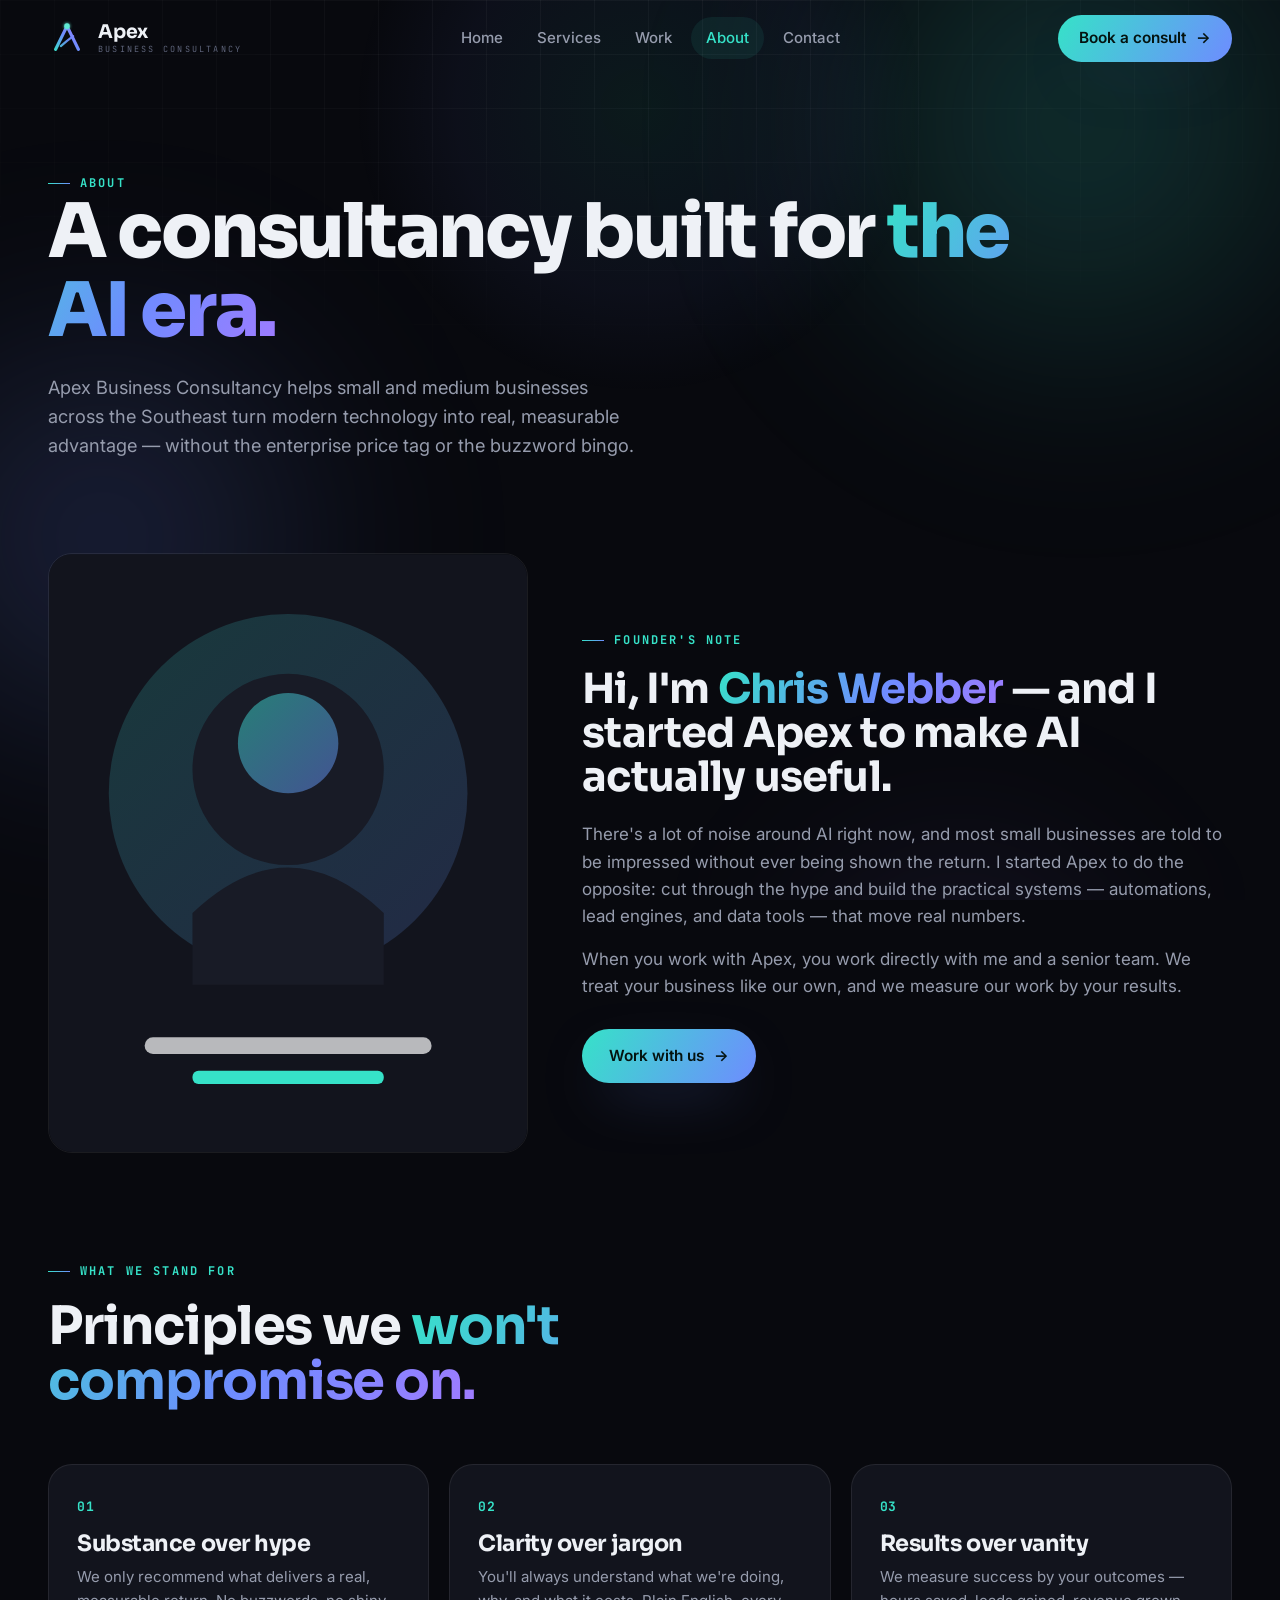
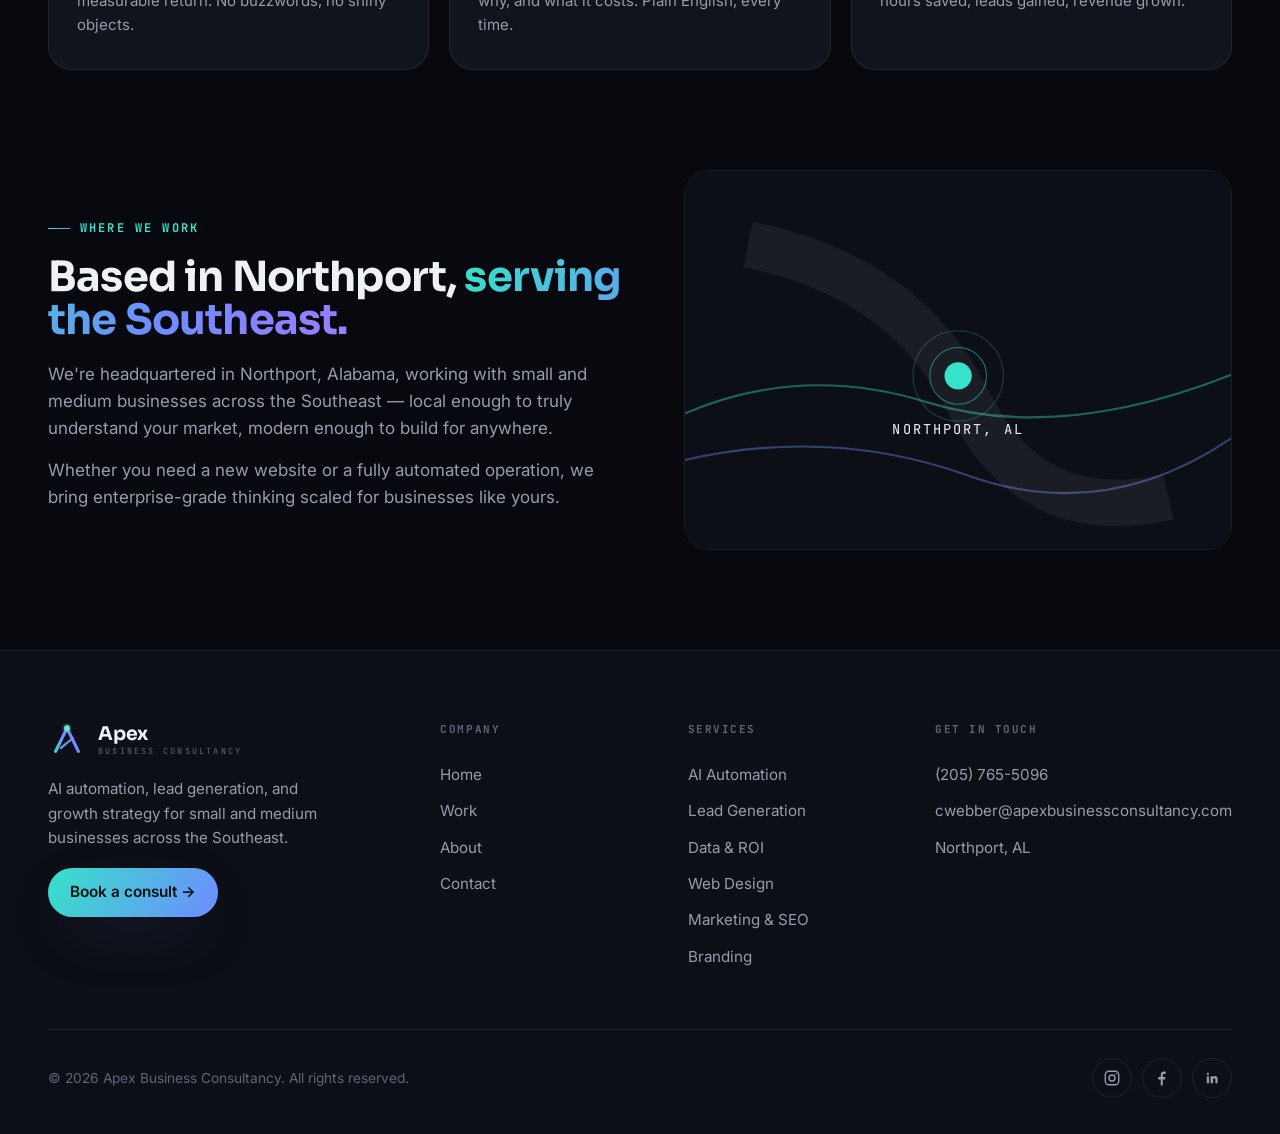
==== about/index.html @ e808d110 "Multi-Page SEO rebuild" ====
<!DOCTYPE html>
<html lang="en">
<head>
<meta charset="UTF-8">
<meta name="viewport" content="width=device-width, initial-scale=1.0">
<title>About Apex Business Consultancy — AI & Growth Consulting in Northport, AL</title>
<meta name="description" content="Founded by Chris Webber in Northport, Alabama, Apex Business Consultancy helps small and medium businesses across the Southeast turn AI, automation, and data into measurable growth.">

<link rel="canonical" href="https://www.apexbusinessconsultancy.com/about/">
<meta name="robots" content="index, follow, max-image-preview:large">
<meta name="theme-color" content="#08090E">
<meta name="author" content="Apex Business Consultancy">
<meta name="geo.region" content="US-AL">
<meta name="geo.placename" content="Northport, Alabama">

<meta property="og:type" content="website">
<meta property="og:site_name" content="Apex Business Consultancy">
<meta property="og:title" content="About Apex Business Consultancy — AI & Growth Consulting in Northport, AL">
<meta property="og:description" content="Founded by Chris Webber in Northport, Alabama, Apex Business Consultancy helps small and medium businesses across the Southeast turn AI, automation, and data into measurable growth.">
<meta property="og:url" content="https://www.apexbusinessconsultancy.com/about/">
<meta property="og:locale" content="en_US">

<meta name="twitter:card" content="summary_large_image">
<meta name="twitter:title" content="About Apex Business Consultancy — AI & Growth Consulting in Northport, AL">
<meta name="twitter:description" content="Founded by Chris Webber in Northport, Alabama, Apex Business Consultancy helps small and medium businesses across the Southeast turn AI, automation, and data into measurable growth.">

<script type="application/ld+json">
{
 "@context": "https://schema.org",
 "@type": "BreadcrumbList",
 "itemListElement": [
  {
   "@type": "ListItem",
   "position": 1,
   "name": "Home",
   "item": "https://www.apexbusinessconsultancy.com/"
  },
  {
   "@type": "ListItem",
   "position": 2,
   "name": "About",
   "item": "https://www.apexbusinessconsultancy.com/about/"
  }
 ]
}
</script>

<link rel="icon" href="data:image/svg+xml,%3Csvg xmlns='http://www.w3.org/2000/svg' viewBox='0 0 40 40'%3E%3Cdefs%3E%3ClinearGradient id='g' x1='6' y1='34' x2='34' y2='6' gradientUnits='userSpaceOnUse'%3E%3Cstop offset='0' stop-color='%2336E2C8'/%3E%3Cstop offset='.5' stop-color='%236E8CFF'/%3E%3Cstop offset='1' stop-color='%23A07BFF'/%3E%3C/linearGradient%3E%3C/defs%3E%3Cpath d='M8 32 L20 7.5 L32 32' stroke='url(%23g)' stroke-width='3.4' fill='none' stroke-linecap='round' stroke-linejoin='round'/%3E%3Cpath d='M13.5 28.5 L20 23 L26.5 18' stroke='url(%23g)' stroke-width='2.3' fill='none' stroke-linecap='round' stroke-linejoin='round'/%3E%3Ccircle cx='20' cy='7.5' r='2.9' fill='%235EEAD4'/%3E%3C/svg%3E">
<link rel="preconnect" href="https://fonts.googleapis.com">
<link rel="preconnect" href="https://fonts.gstatic.com" crossorigin>
<link href="https://fonts.googleapis.com/css2?family=Inter:wght@400;500;600&family=JetBrains+Mono:wght@400;700&family=Sora:wght@500;600;700;800&display=swap" rel="stylesheet">
<link rel="stylesheet" href="/assets/site.css">
</head>
<body>
<div class="bg"><span class="aura a1"></span><span class="aura a2"></span><span class="aura a3"></span><span class="grid"></span></div>
<div class="spotlight" id="spotlight"></div>

<nav class="nav" id="nav">
  <div class="nav-inner">
    <a href="/" class="logo" aria-label="Apex Business Consultancy home">
      <svg class="mark" viewBox="0 0 40 40" fill="none" aria-hidden="true"><defs><linearGradient id="ag1" x1="6" y1="34" x2="34" y2="6" gradientUnits="userSpaceOnUse"><stop offset="0" stop-color="#36E2C8"/><stop offset=".5" stop-color="#6E8CFF"/><stop offset="1" stop-color="#A07BFF"/></linearGradient><filter id="gl1" x="-60%" y="-60%" width="220%" height="220%"><feGaussianBlur stdDeviation="1.4" result="b"/><feMerge><feMergeNode in="b"/><feMergeNode in="SourceGraphic"/></feMerge></filter></defs><path d="M8 32 L20 7.5 L32 32" stroke="url(#ag1)" stroke-width="3.4" stroke-linecap="round" stroke-linejoin="round"/><path d="M13.5 28.5 L20 23 L26.5 18" stroke="url(#ag1)" stroke-width="2.3" stroke-linecap="round" stroke-linejoin="round" opacity=".95"/><circle cx="20" cy="7.5" r="2.9" fill="#5EEAD4" filter="url(#gl1)"/></svg>
      <span class="wm"><b>Apex</b><small>Business Consultancy</small></span>
    </a>
    <div class="nav-links" id="navLinks">
      <a href="/">Home</a>
      <a href="/services/">Services</a>
      <a href="/work/">Work</a>
      <a href="/about/" class="active">About</a>
      <a href="/contact/">Contact</a>
    </div>
    <div class="nav-cta">
      <a href="/contact/" class="btn btn-primary">Book a consult <span class="arr">→</span></a>
      <button class="burger" id="burger" aria-label="Open menu" aria-expanded="false"><span></span><span></span><span></span></button>
    </div>
  </div>
</nav>

<div class="drawer" id="drawer">
  <a href="/">Home</a>
  <a href="/services/">Services</a>
  <a href="/work/">Work</a>
  <a href="/about/">About</a>
  <a href="/contact/">Contact</a>
  <a href="/contact/" class="btn btn-primary" style="font-family:var(--fb);font-size:1rem">Book a consult →</a>
</div>

<main id="app">
<section class="page active">
  <div class="phero">
    <div class="wrap">
      <div class="eyebrow reveal">About</div>
      <h1 class="reveal d1">A consultancy built for <span class="gtext">the AI era.</span></h1>
      <p class="reveal d2">Apex Business Consultancy helps small and medium businesses across the Southeast turn modern technology into real, measurable advantage — without the enterprise price tag or the buzzword bingo.</p>
    </div>
  </div>

  <div class="block" style="padding-top:36px">
    <div class="wrap">
      <div class="founder">
        <div class="founder-visual reveal">
          <img src="/assets/founder.jpg" alt="Chris Webber, founder of Apex Business Consultancy" onerror="this.remove()" loading="lazy" decoding="async">
          <svg viewBox="0 0 400 500" xmlns="http://www.w3.org/2000/svg" aria-hidden="true">
            <defs><linearGradient id="fv" x1="0" y1="0" x2="1" y2="1"><stop offset="0" stop-color="#36E2C8"/><stop offset="1" stop-color="#6E8CFF"/></linearGradient></defs>
            <rect width="400" height="500" fill="#12141D"/>
            <circle cx="200" cy="200" r="150" fill="url(#fv)" opacity=".18"/>
            <circle cx="200" cy="180" r="80" fill="#181B26"/>
            <circle cx="200" cy="158" r="42" fill="url(#fv)" opacity=".5"/>
            <path d="M120 300 q80 -76 160 0 v60 h-160 Z" fill="#181B26"/>
            <rect x="80" y="404" width="240" height="14" rx="7" fill="rgba(255,255,255,.7)"/>
            <rect x="120" y="432" width="160" height="11" rx="5" fill="#36E2C8"/>
          </svg>
        </div>
        <div class="reveal d2">
          <div class="eyebrow" style="margin-bottom:18px">Founder's note</div>
          <h2 style="font-size:clamp(1.8rem,4vw,2.6rem);margin-bottom:22px">Hi, I'm <span class="gtext">Chris Webber</span> — and I started Apex to make AI actually useful.</h2>
          <p style="margin-bottom:16px">There's a lot of noise around AI right now, and most small businesses are told to be impressed without ever being shown the return. I started Apex to do the opposite: cut through the hype and build the practical systems — automations, lead engines, and data tools — that move real numbers.</p>
          <p style="margin-bottom:28px">When you work with Apex, you work directly with me and a senior team. We treat your business like our own, and we measure our work by your results.</p>
          <a href="/contact/" class="btn btn-primary">Work with us <span class="arr">→</span></a>
        </div>
      </div>
    </div>
  </div>

  <div class="block" style="padding-top:0">
    <div class="wrap">
      <div class="section-head reveal">
        <div class="eyebrow">What we stand for</div>
        <h2>Principles we <span class="gtext">won't compromise on.</span></h2>
      </div>
      <div class="values">
        <div class="value reveal d1"><div class="vn">01</div><h3>Substance over hype</h3><p>We only recommend what delivers a real, measurable return. No buzzwords, no shiny objects.</p></div>
        <div class="value reveal d2"><div class="vn">02</div><h3>Clarity over jargon</h3><p>You'll always understand what we're doing, why, and what it costs. Plain English, every time.</p></div>
        <div class="value reveal d3"><div class="vn">03</div><h3>Results over vanity</h3><p>We measure success by your outcomes — hours saved, leads gained, revenue grown.</p></div>
      </div>
    </div>
  </div>

  <div class="block" style="padding-top:0">
    <div class="wrap">
      <div class="why">
        <div class="reveal">
          <div class="eyebrow" style="margin-bottom:18px">Where we work</div>
          <h2 style="font-size:clamp(1.8rem,4vw,2.6rem);margin-bottom:18px">Based in Northport, <span class="gtext">serving the Southeast.</span></h2>
          <p style="margin-bottom:14px">We're headquartered in Northport, Alabama, working with small and medium businesses across the Southeast — local enough to truly understand your market, modern enough to build for anywhere.</p>
          <p>Whether you need a new website or a fully automated operation, we bring enterprise-grade thinking scaled for businesses like yours.</p>
        </div>
        <div class="reveal d2" style="border-radius:var(--radius-lg);overflow:hidden;border:1px solid var(--line)">
          <svg viewBox="0 0 520 360" xmlns="http://www.w3.org/2000/svg" style="width:100%;display:block" aria-hidden="true">
            <rect width="520" height="360" fill="#0D0F16"/>
            <path d="M-20 240 q120 -60 250 -20 t300 -30" stroke="#36E2C8" stroke-width="2" fill="none" opacity=".4"/>
            <path d="M-20 280 q150 -40 290 10 t270 -50" stroke="#6E8CFF" stroke-width="2" fill="none" opacity=".4"/>
            <path d="M60 70 q150 30 210 150 t190 90" stroke="rgba(255,255,255,.06)" stroke-width="44" fill="none"/>
            <circle cx="260" cy="195" r="13" fill="#36E2C8"/>
            <circle cx="260" cy="195" r="27" fill="none" stroke="#36E2C8" opacity=".5"/>
            <circle cx="260" cy="195" r="43" fill="none" stroke="#36E2C8" opacity=".25"/>
            <text x="260" y="250" fill="#EEF1F6" font-family="JetBrains Mono,monospace" font-size="13" text-anchor="middle" letter-spacing="2">NORTHPORT, AL</text>
          </svg>
        </div>
      </div>
    </div>
  </div>
</section>
<!-- ============================================================ CONTACT ============================================================ -->
</main>
<footer>
  <div class="wrap">
    <div class="foot-top">
      <div class="foot-brand">
        <a href="/" class="logo">
          <svg class="mark" viewBox="0 0 40 40" fill="none" aria-hidden="true"><defs><linearGradient id="ag2" x1="6" y1="34" x2="34" y2="6" gradientUnits="userSpaceOnUse"><stop offset="0" stop-color="#36E2C8"/><stop offset=".5" stop-color="#6E8CFF"/><stop offset="1" stop-color="#A07BFF"/></linearGradient><filter id="gl2" x="-60%" y="-60%" width="220%" height="220%"><feGaussianBlur stdDeviation="1.4" result="b"/><feMerge><feMergeNode in="b"/><feMergeNode in="SourceGraphic"/></feMerge></filter></defs><path d="M8 32 L20 7.5 L32 32" stroke="url(#ag2)" stroke-width="3.4" stroke-linecap="round" stroke-linejoin="round"/><path d="M13.5 28.5 L20 23 L26.5 18" stroke="url(#ag2)" stroke-width="2.3" stroke-linecap="round" stroke-linejoin="round" opacity=".95"/><circle cx="20" cy="7.5" r="2.9" fill="#5EEAD4" filter="url(#gl2)"/></svg>
          <span class="wm"><b>Apex</b><small>Business Consultancy</small></span>
        </a>
        <p>AI automation, lead generation, and growth strategy for small and medium businesses across the Southeast.</p>
        <a href="/contact/" class="btn btn-primary" style="padding:12px 22px">Book a consult →</a>
      </div>
      <div class="foot-col">
        <h5>Company</h5>
        <a href="/">Home</a>
        <a href="/work/">Work</a>
        <a href="/about/">About</a>
        <a href="/contact/">Contact</a>
      </div>
      <div class="foot-col">
        <h5>Services</h5>
        <a href="/services/ai-automation/">AI Automation</a>
        <a href="/services/lead-generation/">Lead Generation</a>
        <a href="/services/data-analytics/">Data &amp; ROI</a>
        <a href="/services/web-design/">Web Design</a>
        <a href="/services/digital-marketing/">Marketing &amp; SEO</a>
        <a href="/services/branding/">Branding</a>
      </div>
      <div class="foot-col">
        <h5>Get in touch</h5>
        <a href="tel:+12057655096">(205) 765-5096</a>
        <a href="mailto:cwebber@apexbusinessconsultancy.com">cwebber@apexbusinessconsultancy.com</a>
        <a style="cursor:default">Northport, AL</a>
      </div>
    </div>
    <div class="foot-bottom">
      <p>© <span id="year"></span> Apex Business Consultancy. All rights reserved.</p>
      <div class="socials">
        <a href="#" aria-label="Instagram"><svg width="18" height="18" viewBox="0 0 24 24" fill="none" stroke="currentColor" stroke-width="1.8"><rect x="3" y="3" width="18" height="18" rx="5"/><circle cx="12" cy="12" r="4"/><circle cx="17.5" cy="6.5" r="1" fill="currentColor" stroke="none"/></svg></a>
        <a href="#" aria-label="Facebook"><svg width="18" height="18" viewBox="0 0 24 24" fill="currentColor"><path d="M13 22v-8h3l.5-3.5H13V8.3c0-1 .3-1.7 1.8-1.7H17V3.5c-.3 0-1.3-.1-2.5-.1-2.5 0-4.2 1.5-4.2 4.3v2.8H7V14h3.3v8H13z"/></svg></a>
        <a href="#" aria-label="LinkedIn"><svg width="18" height="18" viewBox="0 0 24 24" fill="currentColor"><path d="M6.5 8A1.5 1.5 0 1 0 6.5 5 1.5 1.5 0 0 0 6.5 8zM5 9.5h3V19H5zM10 9.5h2.9v1.3h.04c.4-.75 1.4-1.55 2.9-1.55 3.1 0 3.66 2 3.66 4.7V19h-3v-4.3c0-1 0-2.35-1.45-2.35s-1.65 1.12-1.65 2.27V19H10z"/></svg></a>
      </div>
    </div>
  </div>
</footer>

<script src="/assets/site.js" defer></script>
</body>
</html>
---- assets/site.css ----
/* ===========================================================
   APEX BUSINESS CONSULTANCY — dark / sleek design system
   =========================================================== */
:root{
  --bg:#08090E;--bg-2:#0D0F16;--surface:#12141D;--surface-2:#181B26;
  --line:rgba(255,255,255,.08);--line-2:rgba(255,255,255,.15);
  --text:#EEF1F6;--muted:#969CAD;--dim:#5E647A;
  --aqua:#36E2C8;--indigo:#6E8CFF;--violet:#A07BFF;
  --grad:linear-gradient(120deg,#36E2C8,#6E8CFF);
  --grad-3:linear-gradient(120deg,#36E2C8,#6E8CFF 58%,#A07BFF);
  --glow-indigo:0 22px 60px -22px rgba(110,140,255,.6);
  --radius:16px;--radius-lg:24px;--maxw:1240px;--ease:cubic-bezier(.22,1,.36,1);
  --fd:"Sora",system-ui,sans-serif;--fb:"Inter",system-ui,sans-serif;--fm:"JetBrains Mono",ui-monospace,monospace;
}
*{box-sizing:border-box;margin:0;padding:0}
html{scroll-behavior:smooth}
body{background:var(--bg);color:var(--muted);font-family:var(--fb);font-size:17px;line-height:1.6;-webkit-font-smoothing:antialiased;overflow-x:hidden;position:relative;min-height:100vh}
img,svg,video{display:block;max-width:100%}
a{color:inherit;text-decoration:none}
button{font-family:inherit;cursor:pointer;border:none;background:none;color:inherit}
::selection{background:var(--aqua);color:#04130F}

.bg{position:fixed;inset:0;z-index:0;pointer-events:none;overflow:hidden}
.bg .aura{position:absolute;border-radius:50%;filter:blur(90px)}
.bg .a1{width:55vw;height:55vw;max-width:780px;max-height:780px;top:-18vw;right:-12vw;background:radial-gradient(circle,rgba(54,226,200,.22),transparent 66%);animation:drift 26s ease-in-out infinite}
.bg .a2{width:48vw;height:48vw;max-width:680px;max-height:680px;top:18vw;left:-16vw;background:radial-gradient(circle,rgba(110,140,255,.22),transparent 66%);animation:drift 30s ease-in-out infinite reverse}
.bg .a3{width:34vw;height:34vw;max-width:460px;max-height:460px;top:62vw;right:8vw;background:radial-gradient(circle,rgba(160,123,255,.16),transparent 66%)}
@keyframes drift{0%,100%{transform:translate(0,0)}50%{transform:translate(3%,4%)}}
.bg .grid{position:absolute;inset:0;background-image:linear-gradient(rgba(255,255,255,.04) 1px,transparent 1px),linear-gradient(90deg,rgba(255,255,255,.04) 1px,transparent 1px);background-size:54px 54px;-webkit-mask-image:radial-gradient(ellipse 100% 60% at 50% 0%,#000 10%,transparent 72%);mask-image:radial-gradient(ellipse 100% 60% at 50% 0%,#000 10%,transparent 72%)}
.spotlight{position:fixed;inset:0;z-index:1;pointer-events:none;background:radial-gradient(460px circle at var(--mx,50%) var(--my,12%),rgba(54,226,200,.08),rgba(110,140,255,.05) 40%,transparent 62%)}

.wrap{width:100%;max-width:var(--maxw);margin:0 auto;padding:0 28px;position:relative;z-index:2}
section{position:relative;z-index:2}
.eyebrow{font-family:var(--fm);font-size:12px;letter-spacing:.18em;text-transform:uppercase;color:var(--aqua);display:inline-flex;align-items:center;gap:10px;font-weight:700}
.eyebrow::before{content:"";width:22px;height:1px;background:var(--grad)}
.gtext{background:var(--grad-3);-webkit-background-clip:text;background-clip:text;color:transparent}
h1,h2,h3,h4{font-family:var(--fd);font-weight:700;line-height:1.05;letter-spacing:-.02em;color:var(--text)}
.section-head{max-width:700px;margin-bottom:54px}
.section-head h2{font-size:clamp(2.1rem,5vw,3.3rem);margin:18px 0 14px}
.section-head p{color:var(--muted);font-size:1.05rem;max-width:580px}

.btn{display:inline-flex;align-items:center;gap:10px;padding:15px 27px;border-radius:100px;font-weight:600;font-size:.96rem;font-family:var(--fb);transition:transform .35s var(--ease),box-shadow .35s,background .35s,border-color .3s,color .3s}
.btn-primary{background:var(--grad);color:#04130F;box-shadow:var(--glow-indigo)}
.btn-primary:hover{transform:translateY(-3px);box-shadow:0 28px 64px -20px rgba(54,226,200,.7)}
.btn-ghost{border:1px solid var(--line-2);color:var(--text)}
.btn-ghost:hover{border-color:var(--aqua);color:var(--aqua);transform:translateY(-3px)}
.btn .arr{transition:transform .35s var(--ease)}
.btn:hover .arr{transform:translateX(4px)}

.nav{position:fixed;top:0;left:0;right:0;z-index:50;transition:background .4s,border-color .4s,backdrop-filter .4s;border-bottom:1px solid transparent}
.nav.scrolled{background:rgba(8,9,14,.72);backdrop-filter:blur(18px) saturate(140%);border-bottom:1px solid var(--line)}
.nav-inner{max-width:var(--maxw);margin:0 auto;padding:15px 28px;display:flex;align-items:center;justify-content:space-between;gap:24px}
.logo{display:flex;align-items:center;gap:12px}
.logo .mark{width:38px;height:38px;flex:none}
.logo .wm{display:flex;flex-direction:column;line-height:1}
.logo .wm b{font-family:var(--fd);font-weight:700;font-size:1.18rem;color:var(--text);letter-spacing:-.01em}
.logo .wm small{font-family:var(--fm);font-size:8.5px;letter-spacing:.26em;text-transform:uppercase;color:var(--dim);margin-top:3px}
.nav-links{display:flex;align-items:center;gap:4px}
.nav-links a{padding:9px 15px;border-radius:100px;font-size:.94rem;color:var(--muted);font-weight:500;transition:color .3s,background .3s}
.nav-links a:hover{color:var(--text)}
.nav-links a.active{color:var(--aqua);background:rgba(54,226,200,.08)}
.nav-cta{display:flex;align-items:center;gap:14px}
.nav-cta .btn{padding:11px 21px}
.burger{display:none;width:42px;height:42px;border-radius:12px;border:1px solid var(--line);flex-direction:column;gap:5px;align-items:center;justify-content:center}
.burger span{width:18px;height:2px;background:var(--text);transition:.3s var(--ease);border-radius:2px}
.burger.open span:nth-child(1){transform:translateY(7px) rotate(45deg)}
.burger.open span:nth-child(2){opacity:0}
.burger.open span:nth-child(3){transform:translateY(-7px) rotate(-45deg)}
.drawer{position:fixed;inset:0;z-index:49;background:rgba(8,9,14,.97);backdrop-filter:blur(20px);display:flex;flex-direction:column;justify-content:center;gap:6px;padding:40px;opacity:0;visibility:hidden;transition:.4s var(--ease);transform:translateY(-12px)}
.drawer.open{opacity:1;visibility:visible;transform:none}
.drawer a{font-family:var(--fd);font-size:1.9rem;font-weight:700;color:var(--text);padding:10px 0}
.drawer a.active{color:var(--aqua)}
.drawer .btn{margin-top:24px;align-self:flex-start}

.page{display:none;animation:pagein .55s var(--ease)}
.page.active{display:block}
@keyframes pagein{from{opacity:0;transform:translateY(14px)}to{opacity:1;transform:none}}
.reveal{opacity:0;transform:translateY(26px);transition:opacity .8s var(--ease),transform .8s var(--ease)}
.reveal.in{opacity:1;transform:none}
.reveal.d1{transition-delay:.07s}.reveal.d2{transition-delay:.14s}.reveal.d3{transition-delay:.21s}.reveal.d4{transition-delay:.28s}

.hero{padding:178px 0 70px;position:relative}
.hero-grid{display:grid;grid-template-columns:1.08fr .92fr;gap:50px;align-items:center}
.badge{display:inline-flex;align-items:center;gap:9px;padding:7px 15px;border-radius:100px;background:rgba(255,255,255,.04);border:1px solid var(--line);font-size:.82rem;font-weight:500;color:var(--muted);margin-bottom:26px}
.badge .dot{width:7px;height:7px;border-radius:50%;background:var(--aqua);box-shadow:0 0 10px var(--aqua)}
.hero h1{font-size:clamp(2.7rem,6vw,4.7rem);font-weight:800;letter-spacing:-.035em;color:var(--text)}
.hero h1 .line{display:block;overflow:hidden}
.hero h1 .line span{display:block;transform:translateY(105%);animation:rise .9s var(--ease) forwards}
.hero h1 .line:nth-child(2) span{animation-delay:.1s}
.hero h1 .line:nth-child(3) span{animation-delay:.2s}
@keyframes rise{to{transform:none}}
.hero-sub{margin-top:26px;max-width:530px;font-size:1.16rem;color:var(--muted);opacity:0;animation:fadeup .8s var(--ease) .45s forwards}
@keyframes fadeup{from{opacity:0;transform:translateY(16px)}to{opacity:1;transform:none}}
.hero-actions{margin-top:34px;display:flex;gap:14px;flex-wrap:wrap;opacity:0;animation:fadeup .8s var(--ease) .6s forwards}
.hero-meta{margin-top:46px;display:flex;gap:36px;flex-wrap:wrap;opacity:0;animation:fadeup .8s var(--ease) .75s forwards;padding-top:28px;border-top:1px solid var(--line)}
.hero-meta .n{font-family:var(--fd);font-size:1.7rem;font-weight:700;color:var(--text)}
.hero-meta .l{font-family:var(--fm);font-size:10.5px;letter-spacing:.1em;text-transform:uppercase;color:var(--dim);margin-top:4px}
.hero-visual{position:relative;opacity:0;animation:fadeup 1s var(--ease) .55s forwards}
.hero-panel{border:1px solid var(--line);border-radius:var(--radius-lg);background:linear-gradient(180deg,rgba(255,255,255,.04),rgba(255,255,255,.01));padding:6px;box-shadow:0 40px 80px -40px rgba(0,0,0,.8)}
.hero-panel .inner{border-radius:18px;overflow:hidden;background:var(--bg-2);aspect-ratio:5/4}
.hero-chip{position:absolute;background:rgba(18,20,29,.92);border:1px solid var(--line-2);border-radius:14px;padding:13px 16px;display:flex;align-items:center;gap:11px;z-index:3;backdrop-filter:blur(8px)}
.hero-chip .ic{width:36px;height:36px;border-radius:9px;background:var(--grad);display:grid;place-items:center;color:#04130F;flex:none;font-weight:700}
.hero-chip .t{font-family:var(--fd);font-weight:700;font-size:1rem;color:var(--text);line-height:1.1}
.hero-chip .s{font-size:.72rem;color:var(--dim)}
.hero-chip.c1{top:18px;left:-24px;animation:floaty 5s ease-in-out infinite}
.hero-chip.c2{bottom:22px;right:-20px;animation:floaty 5s ease-in-out infinite .8s}
@keyframes floaty{0%,100%{transform:translateY(0)}50%{transform:translateY(-12px)}}
@media(max-width:900px){.hero-grid{grid-template-columns:1fr;gap:46px}.hero-chip.c1{left:0}.hero-chip.c2{right:0}}

.caps{border-top:1px solid var(--line);border-bottom:1px solid var(--line);background:rgba(255,255,255,.015)}
.caps-inner{display:grid;grid-template-columns:repeat(6,1fr)}
.cap{padding:30px 18px;text-align:center;border-right:1px solid var(--line);transition:background .4s}
.cap:last-child{border-right:none}
.cap:hover{background:rgba(54,226,200,.05)}
.cap .ic{width:42px;height:42px;margin:0 auto 12px;border-radius:11px;border:1px solid var(--line);display:grid;place-items:center;color:var(--aqua);transition:.4s var(--ease)}
.cap:hover .ic{background:var(--grad);color:#04130F;border-color:transparent;transform:translateY(-3px)}
.cap .ic svg{width:20px;height:20px}
.cap b{display:block;font-family:var(--fd);font-size:.9rem;font-weight:600;color:var(--text)}
@media(max-width:900px){.caps-inner{grid-template-columns:repeat(3,1fr)}.cap:nth-child(1),.cap:nth-child(2),.cap:nth-child(3){border-bottom:1px solid var(--line)}.cap:nth-child(3),.cap:nth-child(6){border-right:none}}
@media(max-width:520px){.caps-inner{grid-template-columns:repeat(2,1fr)}.cap:nth-child(odd){border-right:1px solid var(--line)}.cap:nth-child(even){border-right:none}.cap:nth-child(1),.cap:nth-child(2),.cap:nth-child(3),.cap:nth-child(4){border-bottom:1px solid var(--line)}}

.block{padding:100px 0}

.pillars{display:grid;grid-template-columns:repeat(3,1fr);gap:20px}
.pillar{background:var(--surface);border:1px solid var(--line);border-radius:var(--radius-lg);padding:34px 30px;transition:transform .5s var(--ease),border-color .5s,box-shadow .5s}
.pillar:hover{transform:translateY(-7px);border-color:rgba(54,226,200,.35);box-shadow:0 30px 60px -30px rgba(54,226,200,.3)}
.pillar .ic{width:54px;height:54px;border-radius:15px;background:rgba(54,226,200,.1);border:1px solid rgba(54,226,200,.25);display:grid;place-items:center;margin-bottom:22px;color:var(--aqua)}
.pillar .ic svg{width:26px;height:26px}
.pillar h3{font-size:1.4rem;margin-bottom:10px}
.pillar p{color:var(--muted);font-size:.97rem}
.pillar .lk{margin-top:18px;font-family:var(--fm);font-size:12px;letter-spacing:.06em;text-transform:uppercase;color:var(--aqua);display:inline-flex;gap:7px;font-weight:700}

.bento{display:grid;grid-template-columns:repeat(3,1fr);grid-auto-rows:1fr;gap:18px}
.bento .cell{border:1px solid var(--line);border-radius:var(--radius-lg);padding:30px;background:var(--surface);transition:transform .45s var(--ease),border-color .45s;position:relative;overflow:hidden;display:flex;flex-direction:column;min-height:200px}
.bento .cell:hover{transform:translateY(-5px);border-color:var(--line-2)}
.bento .feat{grid-column:span 2;grid-row:span 2;background:radial-gradient(120% 130% at 100% 0%,rgba(110,140,255,.18),transparent 55%),var(--surface)}
.bento .num{font-family:var(--fm);font-size:11.5px;color:var(--dim);letter-spacing:.06em}
.bento h3{font-family:var(--fd);margin:auto 0 6px;color:var(--text)}
.bento .cell h3{font-size:1.22rem}
.bento .feat h3{font-size:2rem;margin-top:auto}
.bento p{color:var(--muted);font-size:.94rem}
.bento .feat p{max-width:400px;font-size:1.02rem}
.bento .pic{width:48px;height:48px;border-radius:13px;background:var(--grad);display:grid;place-items:center;color:#04130F;margin-bottom:auto}
.bento .pic svg{width:24px;height:24px}
@media(max-width:780px){.bento{grid-template-columns:1fr 1fr}.bento .feat{grid-column:span 2;grid-row:auto}}
@media(max-width:520px){.bento{grid-template-columns:1fr}.bento .feat{grid-column:auto}}

.process{display:grid;grid-template-columns:repeat(4,1fr);gap:0}
.step{padding:30px 24px 30px 0;border-top:1px solid var(--line-2);position:relative}
.step .dot{position:absolute;top:-7px;left:0;width:13px;height:13px;border-radius:50%;background:var(--grad);box-shadow:0 0 12px rgba(54,226,200,.6)}
.step .si{font-family:var(--fm);font-size:12.5px;color:var(--aqua);letter-spacing:.05em;font-weight:700}
.step h3{font-size:1.3rem;margin:14px 0 12px}
.step p{color:var(--muted);font-size:.92rem}

.work-grid{display:grid;grid-template-columns:repeat(2,1fr);gap:26px}
.work-card{border:1px solid var(--line);border-radius:var(--radius-lg);overflow:hidden;background:var(--surface);transition:transform .5s var(--ease),border-color .5s,box-shadow .5s}
.work-card:hover{transform:translateY(-8px);border-color:var(--line-2);box-shadow:0 36px 70px -36px rgba(0,0,0,.85)}
.work-thumb{aspect-ratio:16/10;position:relative;overflow:hidden;border-bottom:1px solid var(--line);background:var(--bg-2)}
.work-thumb img{position:absolute;inset:0;width:100%;height:100%;object-fit:cover;object-position:top;z-index:2;transition:transform .6s var(--ease)}
.work-thumb svg{position:absolute;inset:0;width:100%;height:100%;z-index:1}
.work-card:hover .work-thumb img{transform:scale(1.04)}
.work-body{padding:24px 26px 26px;display:flex;align-items:flex-start;justify-content:space-between;gap:16px}
.work-body h3{font-size:1.4rem;margin-bottom:6px}
.work-body .cat{font-family:var(--fm);font-size:11px;letter-spacing:.06em;text-transform:uppercase;color:var(--aqua);font-weight:700}
.work-body p{color:var(--muted);font-size:.92rem;margin-top:8px}
.work-body .go{width:44px;height:44px;border-radius:50%;border:1px solid var(--line-2);display:grid;place-items:center;flex:none;transition:.4s var(--ease);color:var(--text)}
.work-card:hover .go{background:var(--grad);color:#04130F;border-color:transparent;transform:rotate(-45deg)}
.work-link{display:inline-flex;align-items:center;gap:7px;margin-top:14px;font-family:var(--fm);font-size:11px;letter-spacing:.05em;text-transform:uppercase;color:var(--aqua);font-weight:700}

.why{display:grid;grid-template-columns:1.05fr 1fr;gap:60px;align-items:center}
.why-item{padding:22px 0;border-bottom:1px solid var(--line);display:flex;gap:20px;align-items:flex-start}
.why-item .wi{font-family:var(--fm);font-size:13px;color:var(--aqua);margin-top:3px;flex:none;font-weight:700}
.why-item h4{font-size:1.16rem;font-family:var(--fd);margin-bottom:5px;color:var(--text)}
.why-item p{color:var(--muted);font-size:.94rem}
.why-card{background:linear-gradient(150deg,rgba(54,226,200,.12),rgba(110,140,255,.12)),var(--surface);border:1px solid var(--line-2);border-radius:var(--radius-lg);padding:42px 38px;position:relative;overflow:hidden}
.why-card .stars{color:var(--aqua);letter-spacing:3px;margin-bottom:18px}
.why-card .quote{font-family:var(--fd);font-size:1.5rem;line-height:1.32;font-weight:600;color:var(--text)}
.why-card .who{margin-top:26px;display:flex;align-items:center;gap:14px}
.why-card .av{width:48px;height:48px;border-radius:50%;background:var(--grad);flex:none;display:grid;place-items:center;color:#04130F;font-family:var(--fd);font-weight:700}
.why-card .nm{font-weight:600;color:var(--text)}
.why-card .rl{font-size:.85rem;color:var(--muted)}

.band{padding:30px 0}
.band-inner{border:1px solid var(--line);border-radius:var(--radius-lg);padding:54px 48px;display:grid;grid-template-columns:repeat(4,1fr);gap:24px;background:radial-gradient(120% 140% at 0% 0%,rgba(54,226,200,.1),transparent 50%),radial-gradient(120% 140% at 100% 100%,rgba(110,140,255,.1),transparent 50%),var(--surface)}
.band .n{font-family:var(--fd);font-size:clamp(2.2rem,4.5vw,3.2rem);font-weight:800;background:var(--grad-3);-webkit-background-clip:text;background-clip:text;color:transparent}
.band .l{color:var(--muted);font-size:.92rem;margin-top:6px}

.cta-block{border-radius:var(--radius-lg);padding:80px 60px;text-align:center;position:relative;overflow:hidden;border:1px solid var(--line-2);background:radial-gradient(130% 150% at 50% -30%,rgba(54,226,200,.2),transparent 55%),radial-gradient(130% 150% at 50% 130%,rgba(110,140,255,.2),transparent 55%),var(--surface)}
.cta-block h2{font-size:clamp(2.2rem,5.5vw,3.8rem);font-weight:800;letter-spacing:-.03em;margin-bottom:16px;color:var(--text)}
.cta-block p{color:var(--muted);max-width:500px;margin:0 auto 32px;font-size:1.08rem}
.cta-actions{display:flex;gap:14px;justify-content:center;flex-wrap:wrap}

footer{border-top:1px solid var(--line);padding:70px 0 36px;position:relative;z-index:2;background:var(--bg-2)}
.foot-top{display:grid;grid-template-columns:1.7fr 1fr 1fr 1.1fr;gap:40px;margin-bottom:54px}
.foot-brand p{color:var(--muted);max-width:300px;margin:18px 0;font-size:.95rem}
.foot-col h5{font-family:var(--fm);font-size:11px;letter-spacing:.14em;text-transform:uppercase;color:var(--dim);margin-bottom:18px}
.foot-col a{display:block;color:var(--muted);padding:6px 0;font-size:.95rem;transition:color .3s}
.foot-col a:hover{color:var(--aqua)}
.foot-bottom{display:flex;align-items:center;justify-content:space-between;gap:20px;padding-top:28px;border-top:1px solid var(--line);flex-wrap:wrap}
.foot-bottom p{color:var(--dim);font-size:.86rem}
.socials{display:flex;gap:10px}
.socials a{width:40px;height:40px;border-radius:50%;border:1px solid var(--line);display:grid;place-items:center;color:var(--muted);transition:.4s var(--ease)}
.socials a:hover{color:#04130F;background:var(--grad);border-color:transparent;transform:translateY(-3px)}

.phero{padding:165px 0 56px}
.phero h1{font-size:clamp(2.6rem,7vw,4.7rem);font-weight:800;letter-spacing:-.03em;max-width:18ch;color:var(--text)}
.phero p{margin-top:22px;color:var(--muted);max-width:600px;font-size:1.14rem}

.acc{border-top:1px solid var(--line)}
.acc-item{border-bottom:1px solid var(--line)}
.acc-head{width:100%;text-align:left;padding:28px 0;display:flex;align-items:center;justify-content:space-between;gap:20px}
.acc-head h3{font-size:clamp(1.35rem,3vw,1.9rem);font-weight:600;transition:color .3s;color:var(--text)}
.acc-head:hover h3{color:var(--aqua)}
.acc-head .pl{width:36px;height:36px;border-radius:50%;border:1px solid var(--line-2);display:grid;place-items:center;flex:none;position:relative;transition:.4s var(--ease)}
.acc-head .pl::before,.acc-head .pl::after{content:"";position:absolute;background:var(--text);transition:.4s var(--ease)}
.acc-head .pl::before{width:14px;height:2px}
.acc-head .pl::after{width:2px;height:14px}
.acc-item.open .pl{background:var(--grad);border-color:transparent}
.acc-item.open .pl::before{background:#04130F}
.acc-item.open .pl::after{transform:rotate(90deg);opacity:0}
.acc-body{max-height:0;overflow:hidden;transition:max-height .5s var(--ease)}
.acc-inner{padding:0 0 32px;display:grid;grid-template-columns:1.4fr 1fr;gap:40px}
.acc-inner p{color:var(--muted)}
.acc-inner ul{list-style:none;display:flex;flex-direction:column;gap:10px}
.acc-inner li{display:flex;gap:11px;align-items:center;font-size:.95rem;color:var(--muted)}
.acc-inner li::before{content:"";width:7px;height:7px;border-radius:50%;background:var(--grad);flex:none}

.values{display:grid;grid-template-columns:repeat(3,1fr);gap:20px}
.value{padding:32px 28px;border:1px solid var(--line);border-radius:var(--radius-lg);background:var(--surface)}
.value .vn{font-family:var(--fm);font-size:13px;color:var(--aqua);letter-spacing:.05em;font-weight:700}
.value h3{font-size:1.4rem;margin:14px 0 10px}
.value p{color:var(--muted);font-size:.94rem}
.founder{display:grid;grid-template-columns:.85fr 1.15fr;gap:54px;align-items:center}
.founder-visual{aspect-ratio:4/5;border-radius:var(--radius-lg);overflow:hidden;border:1px solid var(--line);position:relative}
.founder-visual img{position:absolute;inset:0;width:100%;height:100%;object-fit:cover;z-index:2}
.founder-visual svg{position:absolute;inset:0;width:100%;height:100%;z-index:1}

.contact-grid{display:grid;grid-template-columns:.9fr 1.1fr;gap:56px}
.contact-info h3{font-size:.95rem;font-family:var(--fm);font-weight:400;letter-spacing:.08em;text-transform:uppercase;color:var(--dim);margin-bottom:8px}
.contact-info .big{font-family:var(--fd);font-size:1.35rem;font-weight:600;margin-bottom:30px;display:block;color:var(--text);transition:color .3s;word-break:break-word}
a.big:hover{color:var(--aqua)}
.info-card{margin-top:18px;padding:22px;border:1px solid var(--line);border-radius:var(--radius);background:var(--surface)}
.info-card p{color:var(--muted);font-size:.94rem}
.form-card{background:var(--surface);border:1px solid var(--line);border-radius:var(--radius-lg);padding:34px}
.form-row{display:grid;grid-template-columns:1fr 1fr;gap:16px}
.field{margin-bottom:18px;display:flex;flex-direction:column;gap:8px}
.field label{font-family:var(--fm);font-size:11px;letter-spacing:.06em;text-transform:uppercase;color:var(--muted);font-weight:700}
.field input,.field textarea,.field select{background:var(--bg-2);border:1px solid var(--line-2);border-radius:12px;padding:14px 16px;color:var(--text);font-family:var(--fb);font-size:1rem;transition:border-color .3s,background .3s;width:100%}
.field input::placeholder,.field textarea::placeholder{color:var(--dim)}
.field input:focus,.field textarea:focus,.field select:focus{outline:none;border-color:var(--aqua);background:#0b0d14}
.field textarea{resize:vertical;min-height:120px}
.field.err input,.field.err textarea{border-color:#ff5c6a}
.field .msg{font-size:.8rem;color:#ff7a86;display:none}
.field.err .msg{display:block}
.chips{display:flex;flex-wrap:wrap;gap:10px;margin-top:4px}
.chip{padding:9px 16px;border:1px solid var(--line-2);border-radius:100px;font-size:.86rem;color:var(--muted);transition:.3s;user-select:none;font-weight:500}
.chip.sel{background:var(--grad);color:#04130F;border-color:transparent;font-weight:600}
.form-success{display:none;text-align:center;padding:52px 30px;border:1px solid var(--line);border-radius:var(--radius-lg);background:var(--surface)}
.form-success.show{display:block;animation:pagein .5s var(--ease)}
.form-success .check{width:66px;height:66px;border-radius:50%;background:var(--grad);display:grid;place-items:center;margin:0 auto 20px;box-shadow:var(--glow-indigo)}
.form-success h3{font-size:1.7rem;margin-bottom:10px;color:var(--text)}
.form-success p{color:var(--muted)}
.faq-item{border-bottom:1px solid var(--line);padding:24px 0}
.faq-q{font-family:var(--fd);font-size:1.2rem;font-weight:600;margin-bottom:10px;color:var(--text)}
.faq-a{color:var(--muted);font-size:.96rem;max-width:780px}

@media(max-width:980px){
  .nav-links{display:none}.nav-cta .btn{display:none}.burger{display:flex}
  .pillars,.process,.values{grid-template-columns:1fr 1fr}
  .why,.founder,.contact-grid,.acc-inner{grid-template-columns:1fr;gap:34px}
  .work-grid{grid-template-columns:1fr}
  .band-inner{grid-template-columns:1fr 1fr;padding:40px 32px}
  .foot-top{grid-template-columns:1fr 1fr}
}
@media(max-width:620px){
  body{font-size:16px}.wrap{padding:0 20px}
  .hero{padding:140px 0 56px}
  .pillars,.process,.values,.band-inner,.foot-top,.form-row{grid-template-columns:1fr}
  .cta-block{padding:54px 26px}.block{padding:70px 0}.nav-inner{padding:13px 20px}.form-card{padding:24px}
}
@media(prefers-reduced-motion:reduce){
  *{animation-duration:.01ms!important;animation-iteration-count:1!important;transition-duration:.01ms!important;scroll-behavior:auto!important}
  .bg .aura,.hero-chip{animation:none!important}
  .hero h1 .line span{transform:none}.reveal{opacity:1;transform:none}
}
:focus-visible{outline:2px solid var(--aqua);outline-offset:3px;border-radius:4px}
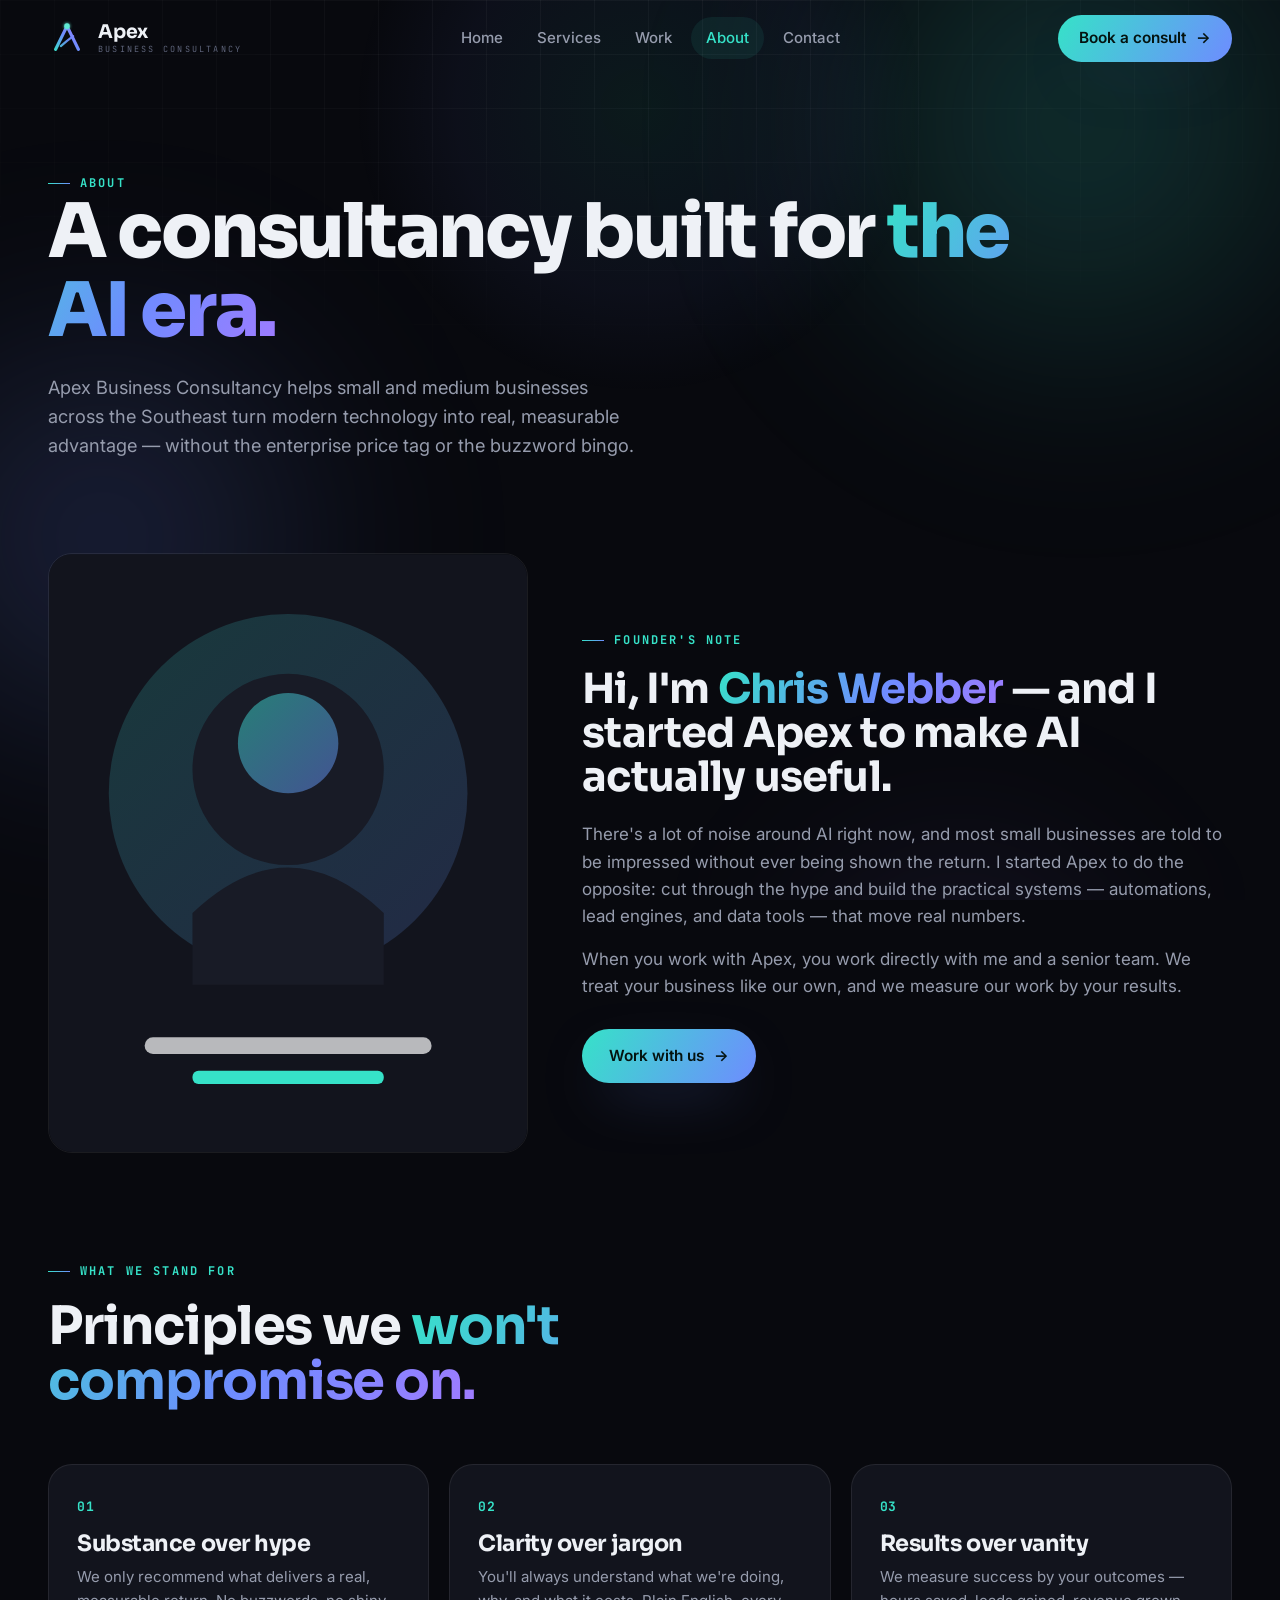
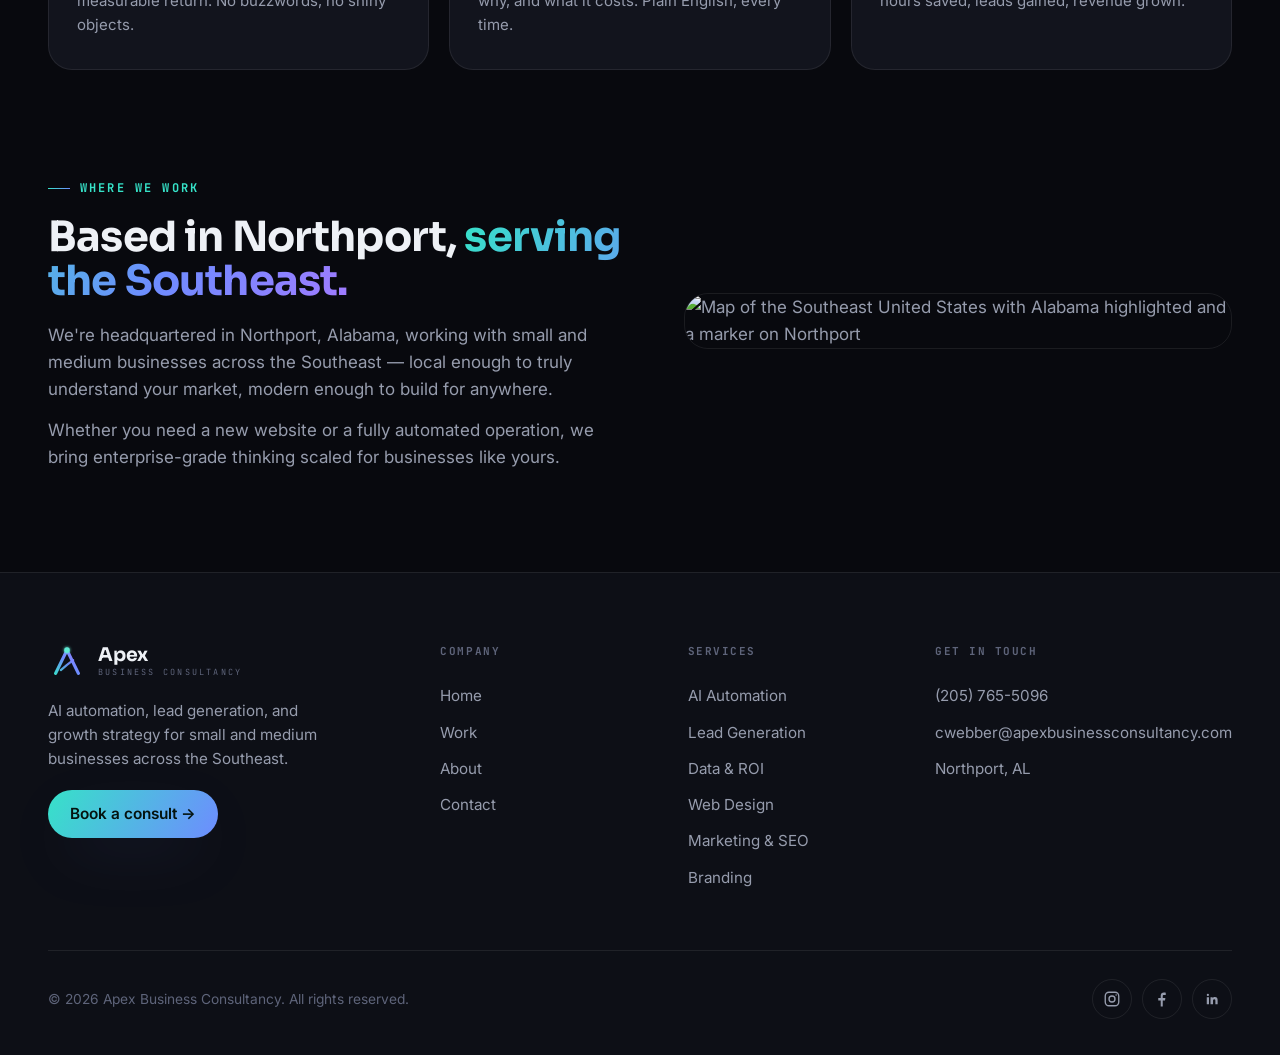
==== commit 6a9850ab: "Add files via upload" ====
--- a/about/index.html
+++ b/about/index.html
@@ -19,8 +19,13 @@
 <meta property="og:description" content="Founded by Chris Webber in Northport, Alabama, Apex Business Consultancy helps small and medium businesses across the Southeast turn AI, automation, and data into measurable growth.">
 <meta property="og:url" content="https://www.apexbusinessconsultancy.com/about/">
 <meta property="og:locale" content="en_US">
+<meta property="og:image" content="https://www.apexbusinessconsultancy.com/assets/og-image.png">
+<meta property="og:image:width" content="1200">
+<meta property="og:image:height" content="630">
+<meta property="og:image:alt" content="Apex Business Consultancy — AI Automation, Web Design, Marketing and Growth">
 
 <meta name="twitter:card" content="summary_large_image">
+<meta name="twitter:image" content="https://www.apexbusinessconsultancy.com/assets/og-image.png">
 <meta name="twitter:title" content="About Apex Business Consultancy — AI & Growth Consulting in Northport, AL">
 <meta name="twitter:description" content="Founded by Chris Webber in Northport, Alabama, Apex Business Consultancy helps small and medium businesses across the Southeast turn AI, automation, and data into measurable growth.">
 
@@ -145,16 +150,7 @@
           <p>Whether you need a new website or a fully automated operation, we bring enterprise-grade thinking scaled for businesses like yours.</p>
         </div>
         <div class="reveal d2" style="border-radius:var(--radius-lg);overflow:hidden;border:1px solid var(--line)">
-          <svg viewBox="0 0 520 360" xmlns="http://www.w3.org/2000/svg" style="width:100%;display:block" aria-hidden="true">
-            <rect width="520" height="360" fill="#0D0F16"/>
-            <path d="M-20 240 q120 -60 250 -20 t300 -30" stroke="#36E2C8" stroke-width="2" fill="none" opacity=".4"/>
-            <path d="M-20 280 q150 -40 290 10 t270 -50" stroke="#6E8CFF" stroke-width="2" fill="none" opacity=".4"/>
-            <path d="M60 70 q150 30 210 150 t190 90" stroke="rgba(255,255,255,.06)" stroke-width="44" fill="none"/>
-            <circle cx="260" cy="195" r="13" fill="#36E2C8"/>
-            <circle cx="260" cy="195" r="27" fill="none" stroke="#36E2C8" opacity=".5"/>
-            <circle cx="260" cy="195" r="43" fill="none" stroke="#36E2C8" opacity=".25"/>
-            <text x="260" y="250" fill="#EEF1F6" font-family="JetBrains Mono,monospace" font-size="13" text-anchor="middle" letter-spacing="2">NORTHPORT, AL</text>
-          </svg>
+          <img src="/assets/southeast-map.png" alt="Map of the Southeast United States with Alabama highlighted and a marker on Northport" style="width:100%;display:block" loading="lazy" decoding="async">
         </div>
       </div>
     </div>
